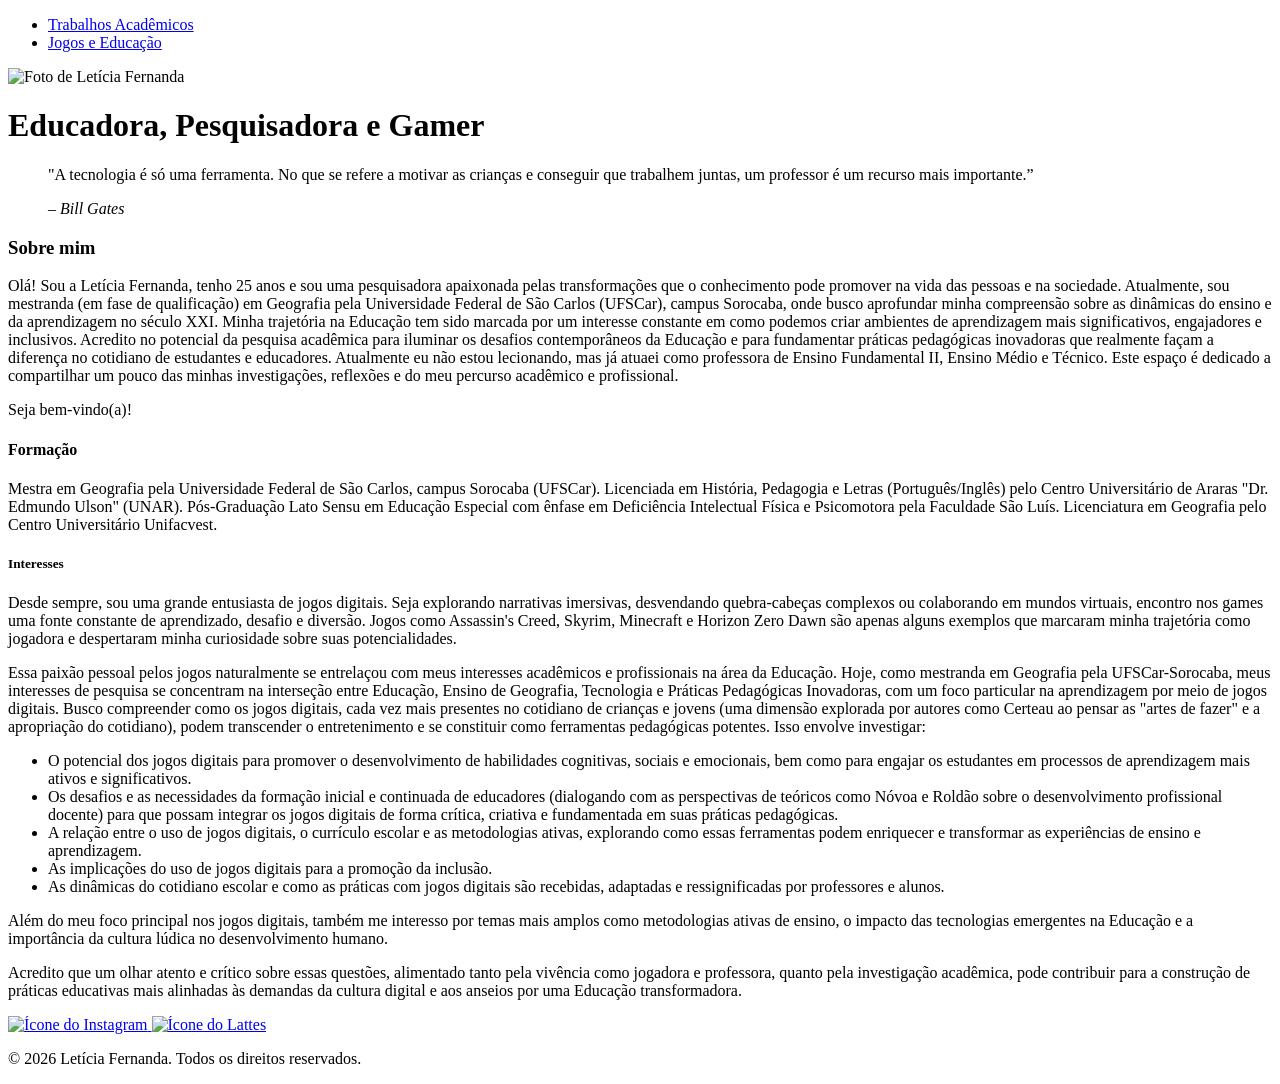
==== index.html @ 45554cac "commit 7 11-03-26" ====
<!doctype html>
<html lang="pt-br">
  <head>
    <meta charset="UTF-8" />
    <meta name="viewport" content="width=device-width, initial-scale=1.0" />
    <title>Letícia Fernanda | Pesquisa em Educação, Tecnologia e Jogos</title>
    <link rel="stylesheet" href="index.css" />
    <link rel="icon" href="img/logo_LF..png" type="image/png" />
    <link rel="preconnect" href="https://fonts.googleapis.com" />
    <link rel="preconnect" href="https://fonts.gstatic.com" crossorigin />
    <link
      href="https://fonts.googleapis.com/css2?family=Orbitron:wght@400;500;700&display=swap"
      rel="stylesheet"
    />
  </head>
  <body>
    <div class="container">
      <nav>
        <ul>
          <li>
            <a href="project.html">Trabalhos Acadêmicos</a>
          </li>
          <li>
            <a href="contact.html">Jogos e Educação</a>
          </li>
        </ul>
      </nav>

      <header>
        <div class="center">
          <img
            src="img/leticia.JPG"
            alt="Foto de Letícia Fernanda"
            loading="lazy"
          />
        </div>
        <h1>Educadora, Pesquisadora e Gamer</h1>

        <blockquote class="citacao-destaque">
          <p>
            "A tecnologia é só uma ferramenta. No que se refere a motivar as
            crianças e conseguir que trabalhem juntas, um professor é um recurso
            mais importante.”
          </p>
          <cite>– Bill Gates</cite>
        </blockquote>
      </header>

      <main>
        <section>
          <h3>Sobre mim</h3>
          <p>
            Olá! Sou a Letícia Fernanda, tenho 25 anos e sou uma pesquisadora
            apaixonada pelas transformações que o conhecimento pode promover na
            vida das pessoas e na sociedade. Atualmente, sou mestranda (em fase
            de qualificação) em Geografia pela Universidade Federal de São
            Carlos (UFSCar), campus Sorocaba, onde busco aprofundar minha
            compreensão sobre as dinâmicas do ensino e da aprendizagem no século
            XXI. Minha trajetória na Educação tem sido marcada por um interesse
            constante em como podemos criar ambientes de aprendizagem mais
            significativos, engajadores e inclusivos. Acredito no potencial da
            pesquisa acadêmica para iluminar os desafios contemporâneos da
            Educação e para fundamentar práticas pedagógicas inovadoras que
            realmente façam a diferença no cotidiano de estudantes e educadores.
            Atualmente eu não estou lecionando, mas já atuaei como professora de
            Ensino Fundamental II, Ensino Médio e Técnico. Este espaço é
            dedicado a compartilhar um pouco das minhas investigações, reflexões
            e do meu percurso acadêmico e profissional.
          </p>
          <p class="mensagem-boas-vindas">Seja bem-vindo(a)!</p>
        </section>

        <section>
          <h4>Formação</h4>
          <p>
            Mestra em Geografia pela Universidade Federal de São Carlos, campus
            Sorocaba (UFSCar). Licenciada em História, Pedagogia e Letras
            (Português/Inglês) pelo Centro Universitário de Araras "Dr. Edmundo
            Ulson" (UNAR). Pós-Graduação Lato Sensu em Educação Especial com
            ênfase em Deficiência Intelectual Física e Psicomotora pela
            Faculdade São Luís. Licenciatura em Geografia pelo Centro
            Universitário Unifacvest.
          </p>
        </section>

        <section>
          <h5>Interesses</h5>
          <p>
            Desde sempre, sou uma grande entusiasta de jogos digitais. Seja
            explorando narrativas imersivas, desvendando quebra-cabeças
            complexos ou colaborando em mundos virtuais, encontro nos games uma
            fonte constante de aprendizado, desafio e diversão. Jogos como
            Assassin's Creed, Skyrim, Minecraft e Horizon Zero Dawn são apenas
            alguns exemplos que marcaram minha trajetória como jogadora e
            despertaram minha curiosidade sobre suas potencialidades.
          </p>
          <p>
            Essa paixão pessoal pelos jogos naturalmente se entrelaçou com meus
            interesses acadêmicos e profissionais na área da Educação. Hoje,
            como mestranda em Geografia pela UFSCar-Sorocaba, meus interesses de
            pesquisa se concentram na interseção entre Educação, Ensino de
            Geografia, Tecnologia e Práticas Pedagógicas Inovadoras, com um foco
            particular na aprendizagem por meio de jogos digitais. Busco
            compreender como os jogos digitais, cada vez mais presentes no
            cotidiano de crianças e jovens (uma dimensão explorada por autores
            como Certeau ao pensar as "artes de fazer" e a apropriação do
            cotidiano), podem transcender o entretenimento e se constituir como
            ferramentas pedagógicas potentes. Isso envolve investigar:
          </p>

          <ul class="lista-interesses">
            <li>
              O potencial dos jogos digitais para promover o desenvolvimento de
              habilidades cognitivas, sociais e emocionais, bem como para
              engajar os estudantes em processos de aprendizagem mais ativos e
              significativos.
            </li>
            <li>
              Os desafios e as necessidades da formação inicial e continuada de
              educadores (dialogando com as perspectivas de teóricos como Nóvoa
              e Roldão sobre o desenvolvimento profissional docente) para que
              possam integrar os jogos digitais de forma crítica, criativa e
              fundamentada em suas práticas pedagógicas.
            </li>
            <li>
              A relação entre o uso de jogos digitais, o currículo escolar e as
              metodologias ativas, explorando como essas ferramentas podem
              enriquecer e transformar as experiências de ensino e aprendizagem.
            </li>
            <li>
              As implicações do uso de jogos digitais para a promoção da
              inclusão.
            </li>
            <li>
              As dinâmicas do cotidiano escolar e como as práticas com jogos
              digitais são recebidas, adaptadas e ressignificadas por
              professores e alunos.
            </li>
          </ul>
          <p>
            Além do meu foco principal nos jogos digitais, também me interesso
            por temas mais amplos como metodologias ativas de ensino, o impacto
            das tecnologias emergentes na Educação e a importância da cultura
            lúdica no desenvolvimento humano.
          </p>
          <p>
            Acredito que um olhar atento e crítico sobre essas questões,
            alimentado tanto pela vivência como jogadora e professora, quanto
            pela investigação acadêmica, pode contribuir para a construção de
            práticas educativas mais alinhadas às demandas da cultura digital e
            aos anseios por uma Educação transformadora.
          </p>
        </section>
      </main>

      <footer>
        <div class="social-links">
          <a
            href="https://www.instagram.com/leticiafernandafog/"
            target="_blank"
            title="Meu Instagram"
          >
            <img
              src="img/insta.svg"
              alt="Ícone do Instagram"
              class="social-icon"
            />
          </a>
          <a
            href="http://lattes.cnpq.br/5398080811635223"
            target="_blank"
            title="Meu Currículo Lattes"
          >
            <img
              src="img/lattes.svg"
              alt="Ícone do Lattes"
              class="social-icon"
            />
          </a>
        </div>
        <div class="copyright-notice">
          <p>&copy; 2026 Letícia Fernanda. Todos os direitos reservados.</p>
        </div>
      </footer>
    </div>
    <script src="script.js"></script>
  </body>
</html>
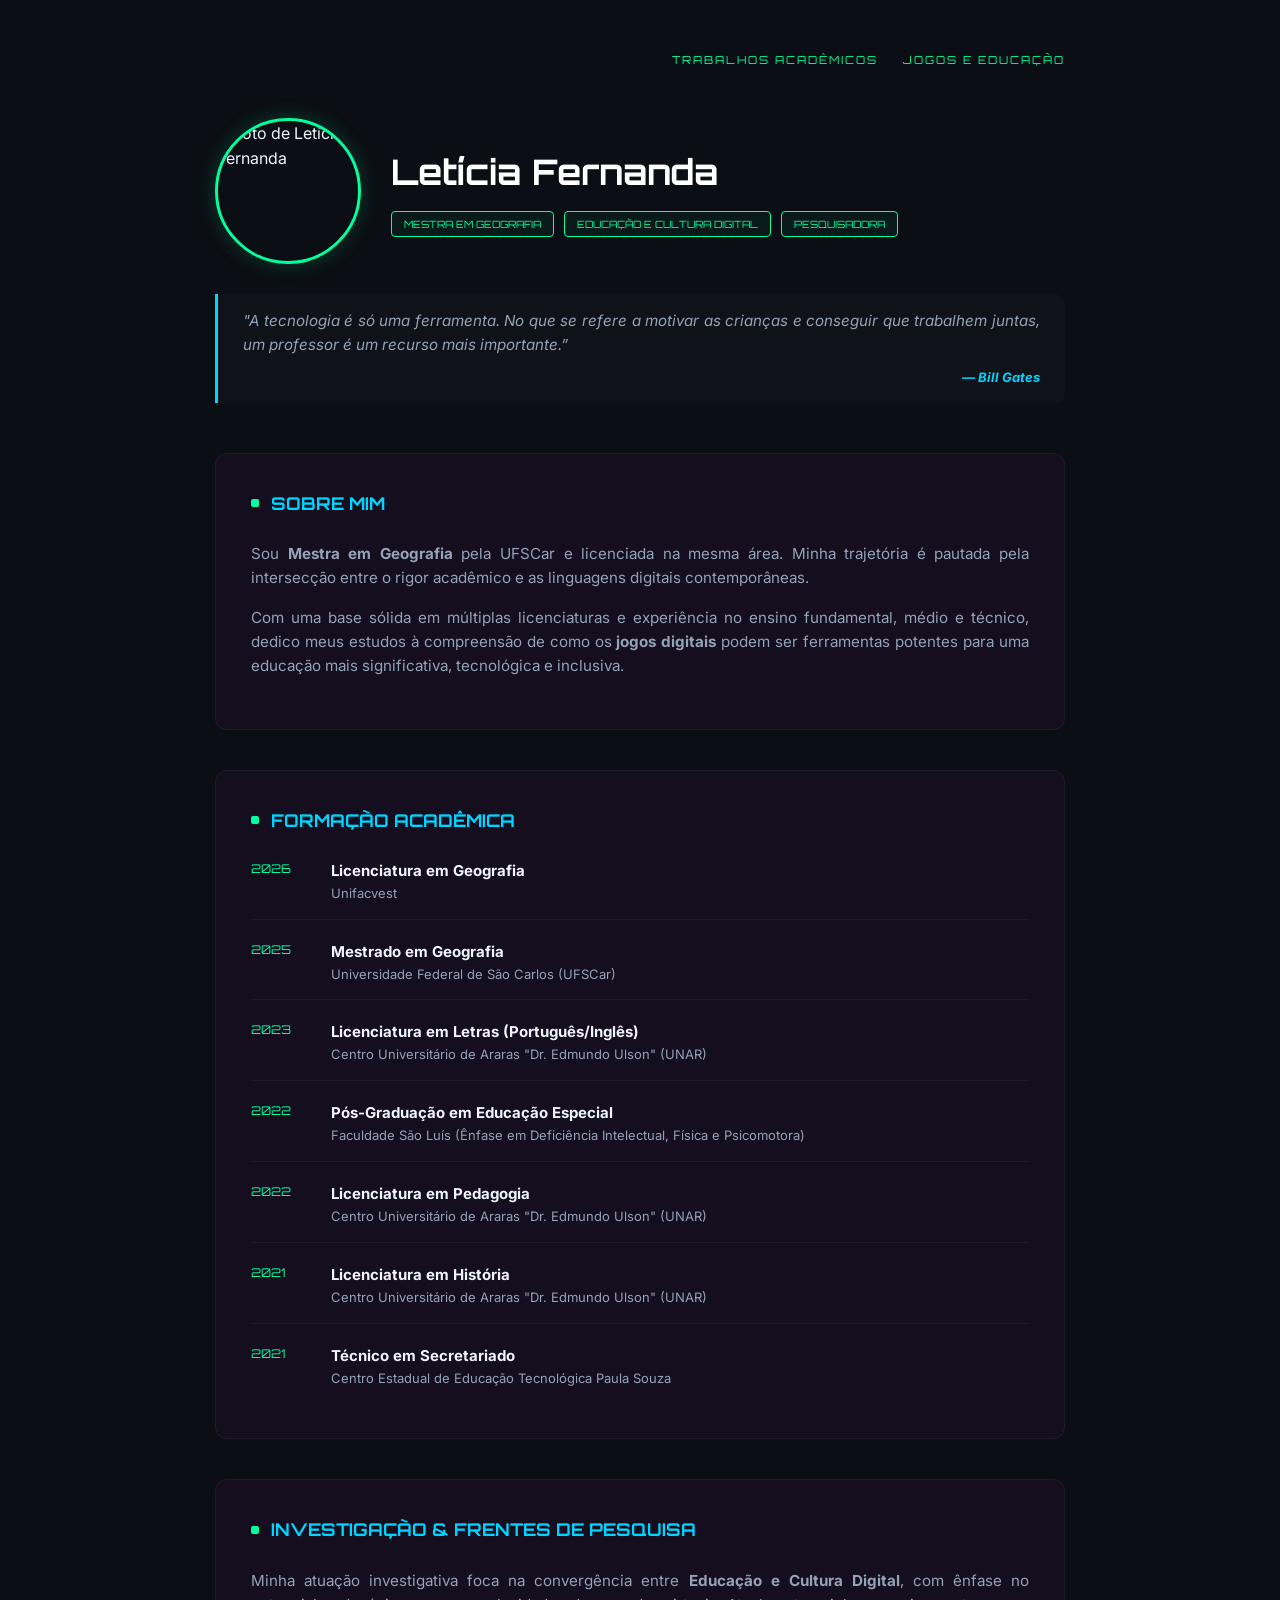
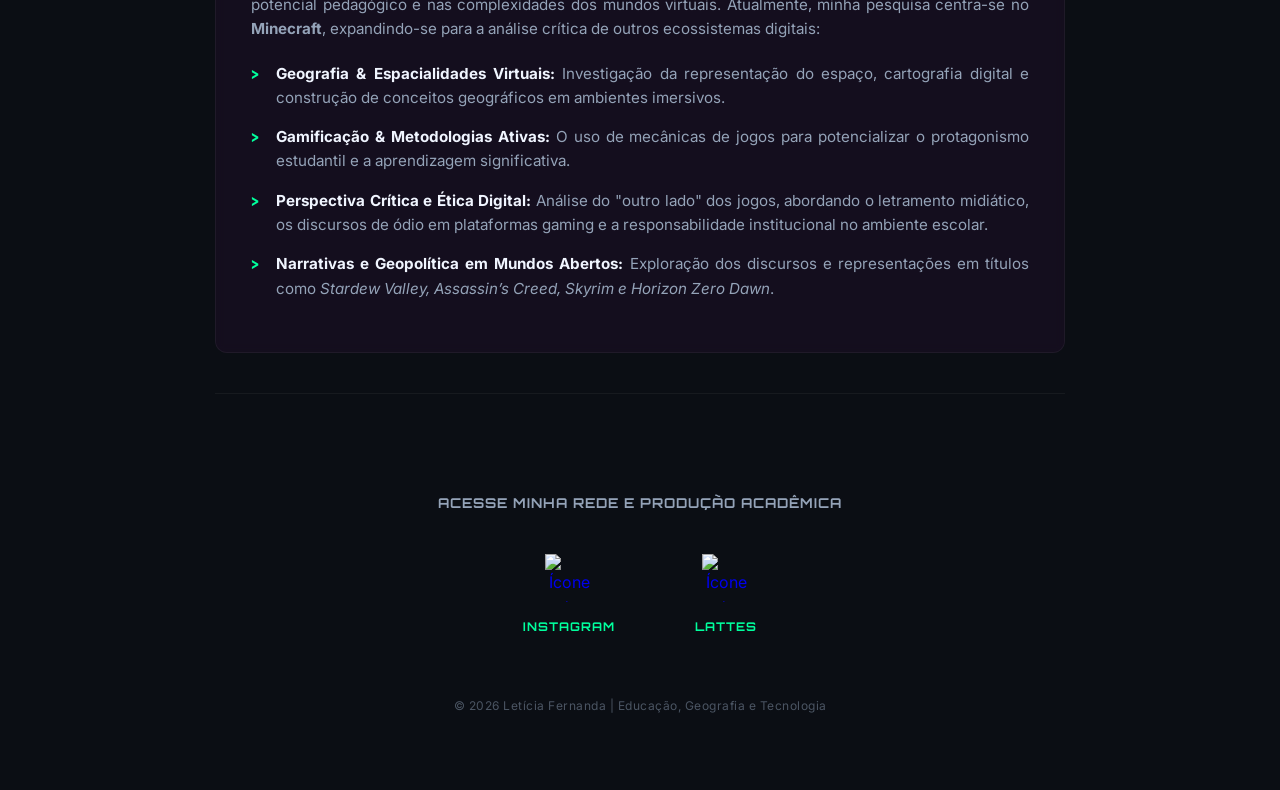
==== commit 74bb37c6: "commit 1 20-04-26" ====
--- a/index.html
+++ b/index.html
@@ -3,186 +3,140 @@
   <head>
     <meta charset="UTF-8" />
     <meta name="viewport" content="width=device-width, initial-scale=1.0" />
-    <title>Letícia Fernanda | Pesquisa em Educação, Tecnologia e Jogos</title>
+    <title>Letícia Fernanda | Mestra em Geografia e Pesquisadora</title>
     <link rel="stylesheet" href="index.css" />
     <link rel="icon" href="img/logo_LF..png" type="image/png" />
     <link rel="preconnect" href="https://fonts.googleapis.com" />
     <link rel="preconnect" href="https://fonts.gstatic.com" crossorigin />
-    <link
-      href="https://fonts.googleapis.com/css2?family=Orbitron:wght@400;500;700&display=swap"
-      rel="stylesheet"
-    />
+    <link href="https://fonts.googleapis.com/css2?family=Inter:wght@300;400;600;700&family=Orbitron:wght@500;700&display=swap" rel="stylesheet" />
   </head>
   <body>
+    <div class="map-overlay"></div>
+
     <div class="container">
       <nav>
         <ul>
-          <li>
-            <a href="project.html">Trabalhos Acadêmicos</a>
-          </li>
-          <li>
-            <a href="contact.html">Jogos e Educação</a>
-          </li>
+          <li><a href="project.html">Trabalhos Acadêmicos</a></li>
+          <li><a href="contact.html">Jogos e Educação</a></li>
         </ul>
       </nav>
 
       <header>
-        <div class="center">
-          <img
-            src="img/leticia.JPG"
-            alt="Foto de Letícia Fernanda"
-            loading="lazy"
-          />
+        <div class="profile-container">
+          <img src="img/leticia.JPG" alt="Foto de Letícia Fernanda" class="profile-img" />
+          <div class="profile-text">
+            <h1>Letícia Fernanda</h1>
+            <div class="badges">
+              <span class="badge">Mestra em Geografia</span>
+              <span class="badge">Educação e Cultura Digital</span>
+              <span class="badge">Pesquisadora</span>
+            </div>
+          </div>
         </div>
-        <h1>Educadora, Pesquisadora e Gamer</h1>
 
-        <blockquote class="citacao-destaque">
-          <p>
-            "A tecnologia é só uma ferramenta. No que se refere a motivar as
-            crianças e conseguir que trabalhem juntas, um professor é um recurso
-            mais importante.”
-          </p>
-          <cite>– Bill Gates</cite>
+        <blockquote class="quote-box">
+          <p>"A tecnologia é só uma ferramenta. No que se refere a motivar as crianças e conseguir que trabalhem juntas, um professor é um recurso mais importante.”</p>
+          <cite>— Bill Gates</cite>
         </blockquote>
       </header>
 
       <main>
-        <section>
-          <h3>Sobre mim</h3>
+        <section class="card">
+          <h3><span class="dot"></span>Sobre Mim</h3>
           <p>
-            Olá! Sou a Letícia Fernanda, tenho 25 anos e sou uma pesquisadora
-            apaixonada pelas transformações que o conhecimento pode promover na
-            vida das pessoas e na sociedade. Atualmente, sou mestranda (em fase
-            de qualificação) em Geografia pela Universidade Federal de São
-            Carlos (UFSCar), campus Sorocaba, onde busco aprofundar minha
-            compreensão sobre as dinâmicas do ensino e da aprendizagem no século
-            XXI. Minha trajetória na Educação tem sido marcada por um interesse
-            constante em como podemos criar ambientes de aprendizagem mais
-            significativos, engajadores e inclusivos. Acredito no potencial da
-            pesquisa acadêmica para iluminar os desafios contemporâneos da
-            Educação e para fundamentar práticas pedagógicas inovadoras que
-            realmente façam a diferença no cotidiano de estudantes e educadores.
-            Atualmente eu não estou lecionando, mas já atuaei como professora de
-            Ensino Fundamental II, Ensino Médio e Técnico. Este espaço é
-            dedicado a compartilhar um pouco das minhas investigações, reflexões
-            e do meu percurso acadêmico e profissional.
+            Sou <strong>Mestra em Geografia</strong> pela UFSCar e licenciada na mesma área. Minha trajetória é pautada pela intersecção entre o rigor acadêmico e as linguagens digitais contemporâneas.
           </p>
-          <p class="mensagem-boas-vindas">Seja bem-vindo(a)!</p>
-        </section>
-
-        <section>
-          <h4>Formação</h4>
           <p>
-            Mestra em Geografia pela Universidade Federal de São Carlos, campus
-            Sorocaba (UFSCar). Licenciada em História, Pedagogia e Letras
-            (Português/Inglês) pelo Centro Universitário de Araras "Dr. Edmundo
-            Ulson" (UNAR). Pós-Graduação Lato Sensu em Educação Especial com
-            ênfase em Deficiência Intelectual Física e Psicomotora pela
-            Faculdade São Luís. Licenciatura em Geografia pelo Centro
-            Universitário Unifacvest.
+            Com uma base sólida em múltiplas licenciaturas e experiência no ensino fundamental, médio e técnico, dedico meus estudos à compreensão de como os <strong>jogos digitais</strong> podem ser ferramentas potentes para uma educação mais significativa, tecnológica e inclusiva.
           </p>
         </section>
 
-        <section>
-          <h5>Interesses</h5>
+        <section class="card">
+          <h3><span class="dot"></span>Formação Acadêmica</h3>
+          <div class="timeline">
+            <div class="timeline-item">
+              <span class="year">2026</span>
+              <div class="details">
+                <strong>Licenciatura em Geografia</strong>
+                <span>Unifacvest</span>
+              </div>
+            </div>
+            <div class="timeline-item">
+              <span class="year">2025</span>
+              <div class="details">
+                <strong>Mestrado em Geografia</strong>
+                <span>Universidade Federal de São Carlos (UFSCar)</span>
+              </div>
+            </div>
+            <div class="timeline-item">
+              <span class="year">2023</span>
+              <div class="details">
+                <strong>Licenciatura em Letras (Português/Inglês)</strong>
+                <span>Centro Universitário de Araras "Dr. Edmundo Ulson" (UNAR)</span>
+              </div>
+            </div>
+            <div class="timeline-item">
+              <span class="year">2022</span>
+              <div class="details">
+                <strong>Pós-Graduação em Educação Especial</strong>
+                <span>Faculdade São Luís (Ênfase em Deficiência Intelectual, Física e Psicomotora)</span>
+              </div>
+            </div>
+            <div class="timeline-item">
+              <span class="year">2022</span>
+              <div class="details">
+                <strong>Licenciatura em Pedagogia</strong>
+                <span>Centro Universitário de Araras "Dr. Edmundo Ulson" (UNAR)</span>
+              </div>
+            </div>
+            <div class="timeline-item">
+              <span class="year">2021</span>
+              <div class="details">
+                <strong>Licenciatura em História</strong>
+                <span>Centro Universitário de Araras "Dr. Edmundo Ulson" (UNAR)</span>
+              </div>
+            </div>
+            <div class="timeline-item">
+              <span class="year">2021</span>
+              <div class="details">
+                <strong>Técnico em Secretariado</strong>
+                <span>Centro Estadual de Educação Tecnológica Paula Souza</span>
+              </div>
+            </div>
+          </div>
+        </section>
+
+        <section class="card">
+          <h3><span class="dot"></span>Investigação & Frentes de Pesquisa</h3>
           <p>
-            Desde sempre, sou uma grande entusiasta de jogos digitais. Seja
-            explorando narrativas imersivas, desvendando quebra-cabeças
-            complexos ou colaborando em mundos virtuais, encontro nos games uma
-            fonte constante de aprendizado, desafio e diversão. Jogos como
-            Assassin's Creed, Skyrim, Minecraft e Horizon Zero Dawn são apenas
-            alguns exemplos que marcaram minha trajetória como jogadora e
-            despertaram minha curiosidade sobre suas potencialidades.
+            Minha atuação investigativa foca na convergência entre <strong>Educação e Cultura Digital</strong>, com ênfase no potencial pedagógico e nas complexidades dos mundos virtuais. Atualmente, minha pesquisa centra-se no <strong>Minecraft</strong>, expandindo-se para a análise crítica de outros ecossistemas digitais:
           </p>
-          <p>
-            Essa paixão pessoal pelos jogos naturalmente se entrelaçou com meus
-            interesses acadêmicos e profissionais na área da Educação. Hoje,
-            como mestranda em Geografia pela UFSCar-Sorocaba, meus interesses de
-            pesquisa se concentram na interseção entre Educação, Ensino de
-            Geografia, Tecnologia e Práticas Pedagógicas Inovadoras, com um foco
-            particular na aprendizagem por meio de jogos digitais. Busco
-            compreender como os jogos digitais, cada vez mais presentes no
-            cotidiano de crianças e jovens (uma dimensão explorada por autores
-            como Certeau ao pensar as "artes de fazer" e a apropriação do
-            cotidiano), podem transcender o entretenimento e se constituir como
-            ferramentas pedagógicas potentes. Isso envolve investigar:
-          </p>
-
-          <ul class="lista-interesses">
-            <li>
-              O potencial dos jogos digitais para promover o desenvolvimento de
-              habilidades cognitivas, sociais e emocionais, bem como para
-              engajar os estudantes em processos de aprendizagem mais ativos e
-              significativos.
-            </li>
-            <li>
-              Os desafios e as necessidades da formação inicial e continuada de
-              educadores (dialogando com as perspectivas de teóricos como Nóvoa
-              e Roldão sobre o desenvolvimento profissional docente) para que
-              possam integrar os jogos digitais de forma crítica, criativa e
-              fundamentada em suas práticas pedagógicas.
-            </li>
-            <li>
-              A relação entre o uso de jogos digitais, o currículo escolar e as
-              metodologias ativas, explorando como essas ferramentas podem
-              enriquecer e transformar as experiências de ensino e aprendizagem.
-            </li>
-            <li>
-              As implicações do uso de jogos digitais para a promoção da
-              inclusão.
-            </li>
-            <li>
-              As dinâmicas do cotidiano escolar e como as práticas com jogos
-              digitais são recebidas, adaptadas e ressignificadas por
-              professores e alunos.
-            </li>
+          <ul class="interest-list">
+            <li><strong>Geografia & Espacialidades Virtuais:</strong> Investigação da representação do espaço, cartografia digital e construção de conceitos geográficos em ambientes imersivos.</li>
+            <li><strong>Gamificação & Metodologias Ativas:</strong> O uso de mecânicas de jogos para potencializar o protagonismo estudantil e a aprendizagem significativa.</li>
+            <li><strong>Perspectiva Crítica e Ética Digital:</strong> Análise do "outro lado" dos jogos, abordando o letramento midiático, os discursos de ódio em plataformas gaming e a responsabilidade institucional no ambiente escolar.</li>
+            <li><strong>Narrativas e Geopolítica em Mundos Abertos:</strong> Exploração dos discursos e representações em títulos como <em>Stardew Valley, Assassin’s Creed, Skyrim e Horizon Zero Dawn</em>.</li>
           </ul>
-          <p>
-            Além do meu foco principal nos jogos digitais, também me interesso
-            por temas mais amplos como metodologias ativas de ensino, o impacto
-            das tecnologias emergentes na Educação e a importância da cultura
-            lúdica no desenvolvimento humano.
-          </p>
-          <p>
-            Acredito que um olhar atento e crítico sobre essas questões,
-            alimentado tanto pela vivência como jogadora e professora, quanto
-            pela investigação acadêmica, pode contribuir para a construção de
-            práticas educativas mais alinhadas às demandas da cultura digital e
-            aos anseios por uma Educação transformadora.
-          </p>
         </section>
       </main>
 
-      <footer>
-        <div class="social-links">
-          <a
-            href="https://www.instagram.com/leticiafernandafog/"
-            target="_blank"
-            title="Meu Instagram"
-          >
-            <img
-              src="img/insta.svg"
-              alt="Ícone do Instagram"
-              class="social-icon"
-            />
-          </a>
-          <a
-            href="http://lattes.cnpq.br/5398080811635223"
-            target="_blank"
-            title="Meu Currículo Lattes"
-          >
-            <img
-              src="img/lattes.svg"
-              alt="Ícone do Lattes"
-              class="social-icon"
-            />
-          </a>
+      <footer class="footer-section">
+        <div class="social-container">
+          <h4>Acesse minha rede e produção acadêmica</h4>
+          <div class="social-icons">
+            <a href="https://www.instagram.com/leticiafernandafog/" target="_blank" class="social-link" title="Instagram Profissional">
+              <img src="img/insta.svg" alt="Ícone do Instagram" />
+              <span>Instagram</span>
+            </a>
+            <a href="http://lattes.cnpq.br/5398080811635223" target="_blank" class="social-link" title="Currículo Lattes">
+              <img src="img/lattes.svg" alt="Ícone do Lattes" />
+              <span>Lattes</span>
+            </a>
+          </div>
         </div>
-        <div class="copyright-notice">
-          <p>&copy; 2026 Letícia Fernanda. Todos os direitos reservados.</p>
-        </div>
+        <p class="copyright">© 2026 Letícia Fernanda | Educação, Geografia e Tecnologia</p>
       </footer>
     </div>
     <script src="script.js"></script>
   </body>
-</html>
+</html>
--- a/index.css
+++ b/index.css
@@ -0,0 +1,236 @@
+/* --- VARIÁVEIS DE CORES --- */
+:root {
+  --bg-body: #0b0e14;
+  --accent-mint: #00ff9d;
+  --accent-blue: #00d4ff;
+  --text-primary: #f0f5ff;
+  --text-secondary: #94a3b8;
+}
+
+/* --- ESTILOS BASE --- */
+body {
+  background-color: var(--bg-body);
+  color: var(--text-primary);
+  font-family: 'Inter', sans-serif;
+  margin: 0;
+  line-height: 1.6;
+  overflow-x: hidden;
+}
+
+.map-overlay {
+  position: fixed;
+  top: 0; left: 0; width: 100%; height: 100%;
+  background-image: url('https://www.transparenttextures.com/patterns/carbon-fibre.png'); 
+  opacity: 0.1;
+  z-index: -1;
+}
+
+.container {
+  max-width: 850px;
+  margin: 0 auto;
+  padding: 0 20px;
+}
+
+/* --- NAVEGAÇÃO --- */
+nav { padding: 30px 0; }
+nav ul { list-style: none; padding: 0; display: flex; justify-content: flex-end; gap: 25px; }
+nav a {
+  text-decoration: none;
+  color: var(--accent-mint);
+  font-family: 'Orbitron', sans-serif;
+  font-size: 11px;
+  letter-spacing: 2px;
+  text-transform: uppercase;
+  transition: 0.3s;
+}
+nav a:hover { color: var(--accent-blue); }
+
+/* --- HEADER --- */
+header { padding-bottom: 20px; }
+
+.profile-container {
+  display: flex;
+  align-items: center;
+  gap: 30px;
+  margin-bottom: 30px;
+}
+
+.profile-img {
+  width: 140px; height: 140px;
+  border-radius: 50%;
+  border: 3px solid var(--accent-mint);
+  box-shadow: 0 0 20px rgba(0, 255, 157, 0.2);
+  object-fit: cover;
+}
+
+h1 {
+  font-family: 'Orbitron', sans-serif;
+  font-size: 2.2em;
+  margin: 0;
+  color: #fff;
+}
+
+.badges { display: flex; gap: 10px; flex-wrap: wrap; margin-top: 10px; }
+.badge {
+  background: rgba(0, 255, 157, 0.05);
+  border: 1px solid var(--accent-mint);
+  color: var(--accent-mint);
+  padding: 4px 12px;
+  border-radius: 4px;
+  font-size: 10px;
+  text-transform: uppercase;
+  font-family: 'Orbitron';
+}
+
+.quote-box {
+  background: rgba(255, 255, 255, 0.02);
+  border-left: 3px solid var(--accent-blue);
+  padding: 15px 25px;
+  margin: 30px 0;
+  border-radius: 0 10px 10px 0;
+}
+
+/* --- TEXTOS JUSTIFICADOS --- */
+p { 
+  color: var(--text-secondary); 
+  font-size: 0.95em; 
+  margin: 0 0 15px 0; 
+  text-align: justify;
+}
+
+.quote-box p { font-style: italic; text-align: justify; margin-bottom: 10px; }
+.quote-box cite { color: var(--accent-blue); font-size: 13px; font-weight: bold; text-align: right; display: block;}
+
+/* --- CARDS --- */
+.card {
+  background-color: rgba(30, 15, 40, 0.5);
+  padding: 35px;
+  border-radius: 12px;
+  margin-bottom: 40px !important;
+  border: 1px solid rgba(255, 255, 255, 0.05);
+  backdrop-filter: blur(5px);
+  display: block;
+}
+
+h3 {
+  font-family: 'Orbitron', sans-serif;
+  color: var(--accent-blue);
+  font-size: 1.1em;
+  text-transform: uppercase;
+  margin-top: 0;
+  margin-bottom: 25px;
+  display: flex;
+  align-items: center;
+}
+
+.dot {
+  width: 8px; height: 8px;
+  background: var(--accent-mint);
+  margin-right: 12px;
+  border-radius: 2px;
+}
+
+/* --- TIMELINE --- */
+.timeline { display: flex; flex-direction: column; gap: 20px; }
+.timeline-item { display: flex; gap: 20px; padding-bottom: 15px; border-bottom: 1px solid rgba(255,255,255,0.05); }
+.timeline-item:last-child { border-bottom: none; }
+.year { font-family: 'Orbitron'; color: var(--accent-mint); font-size: 12px; min-width: 60px; }
+.details strong { display: block; font-size: 15px; color: var(--text-primary); }
+.details span { font-size: 13px; color: var(--text-secondary); display: block;}
+
+/* --- LISTA DE INTERESSES --- */
+.interest-list { list-style: none; padding: 0; margin-top: 20px; }
+.interest-list li { 
+  padding-left: 25px; 
+  position: relative; 
+  margin-bottom: 15px; 
+  color: var(--text-secondary); 
+  font-size: 0.95em; 
+  line-height: 1.6; 
+  text-align: justify;
+}
+.interest-list li::before { content: '>'; position: absolute; left: 0; color: var(--accent-mint); font-weight: bold; font-family: 'Orbitron'; }
+.interest-list li strong { color: var(--text-primary); }
+
+/* --- FOOTER (RODAPÉ CENTRALIZADO) --- */
+.footer-section {
+  text-align: center;
+  padding: 80px 0 60px 0;
+  border-top: 1px solid rgba(255, 255, 255, 0.05);
+  display: flex;
+  flex-direction: column;
+  align-items: center; /* Centraliza o conteúdo horizontalmente */
+}
+
+.social-container {
+  margin-bottom: 40px;
+  width: 100%;
+}
+
+.social-container h4 {
+  font-family: 'Orbitron', sans-serif;
+  color: var(--text-secondary);
+  font-size: 0.85em;
+  text-transform: uppercase;
+  letter-spacing: 1px;
+  margin-bottom: 40px;
+  text-align: center;
+}
+
+.social-icons {
+  display: flex;
+  justify-content: center;
+  gap: 80px;
+}
+
+.social-link {
+  text-decoration: none;
+  display: flex;
+  flex-direction: column;
+  align-items: center;
+  gap: 15px;
+  transition: 0.3s;
+}
+
+.social-link img {
+  width: 48px;
+  height: 48px;
+  transition: all 0.3s ease;
+}
+
+.social-link span {
+  font-family: 'Orbitron', sans-serif;
+  font-size: 12px;
+  color: var(--accent-mint);
+  text-transform: uppercase;
+  letter-spacing: 1px;
+  font-weight: 700;
+  transition: 0.3s;
+}
+
+.social-link:hover img {
+  filter: drop-shadow(0 0 15px var(--accent-mint));
+  transform: translateY(-8px);
+}
+
+.social-link:hover span {
+  color: var(--accent-blue);
+  text-shadow: 0 0 8px var(--accent-blue);
+}
+
+.copyright {
+  font-size: 12px;
+  color: #4b5563;
+  margin-top: 20px;
+  text-align: center;
+  width: 100%;
+  letter-spacing: 0.5px;
+}
+
+/* --- RESPONSIVIDADE --- */
+@media (max-width: 650px) {
+  .profile-container { flex-direction: column; text-align: center; }
+  .timeline-item { flex-direction: column; gap: 5px; }
+  .social-icons { gap: 40px; }
+  h1 { font-size: 1.8em; }
+}
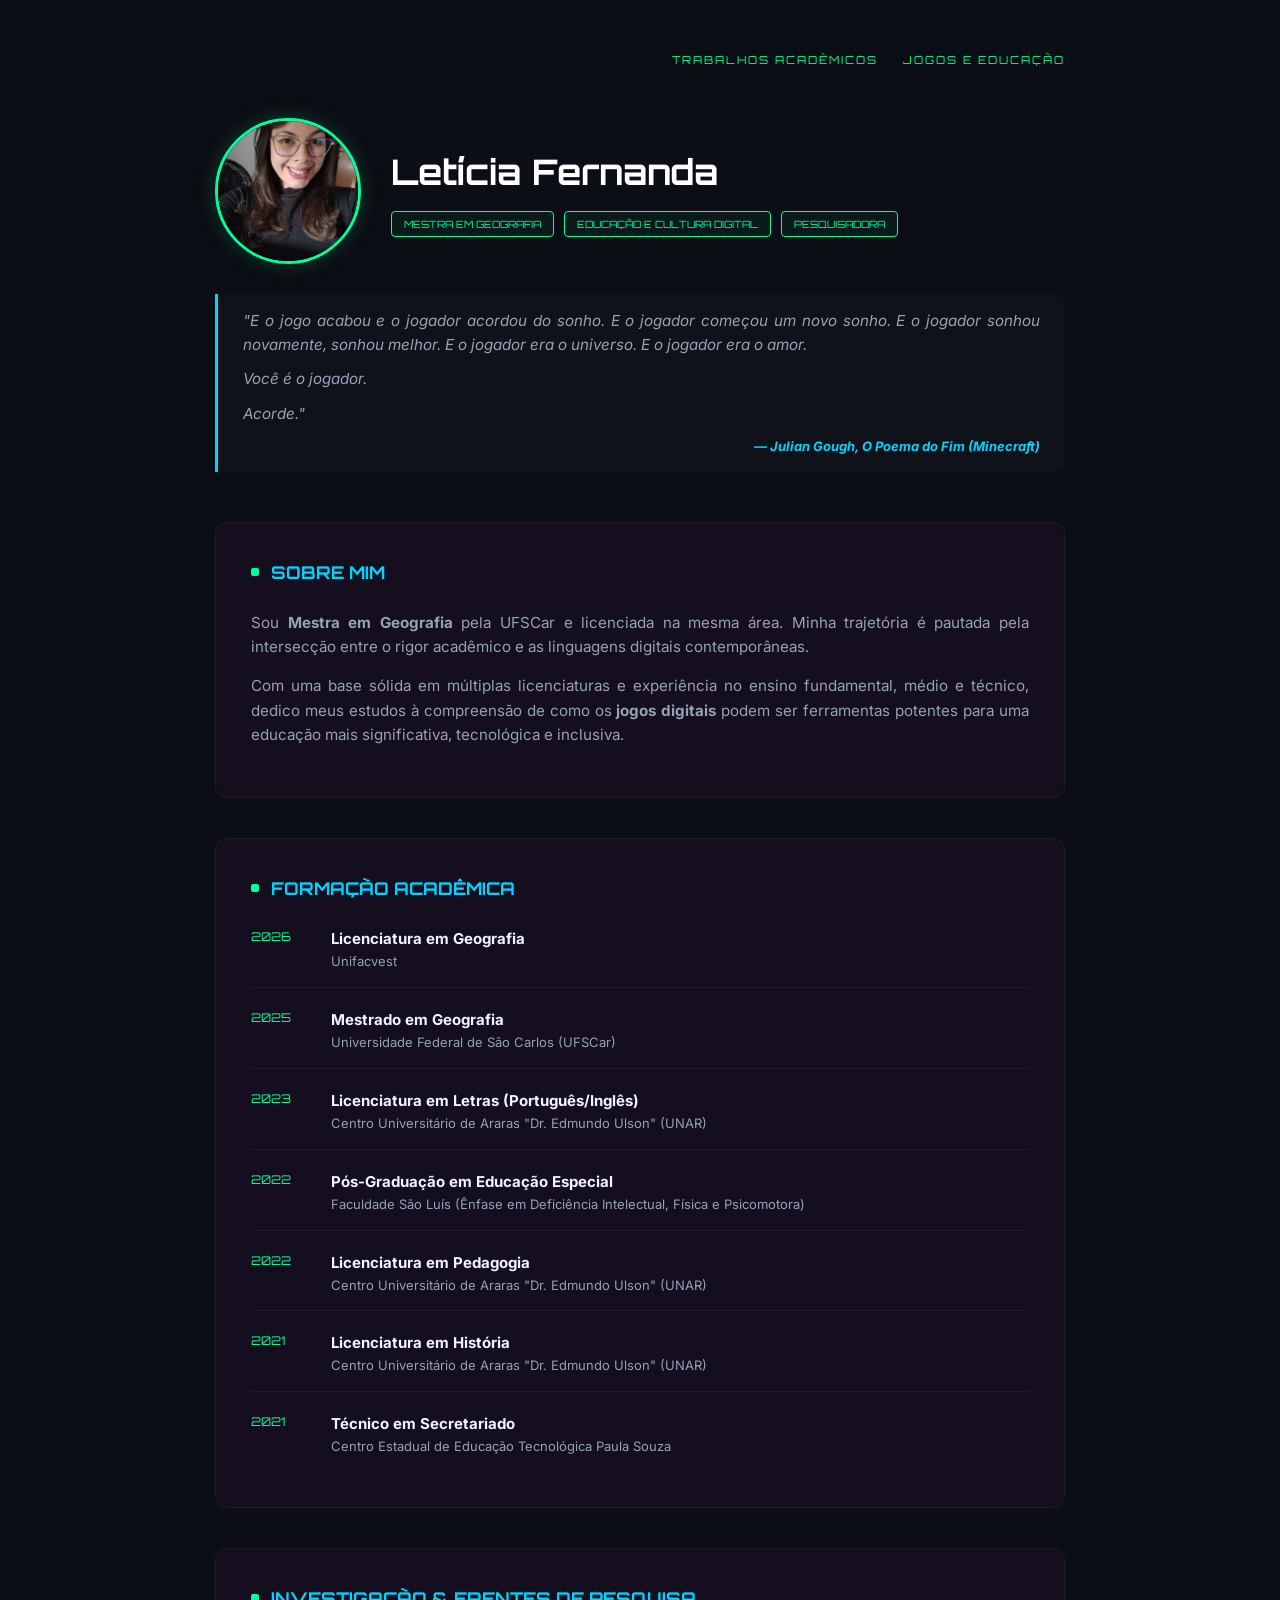
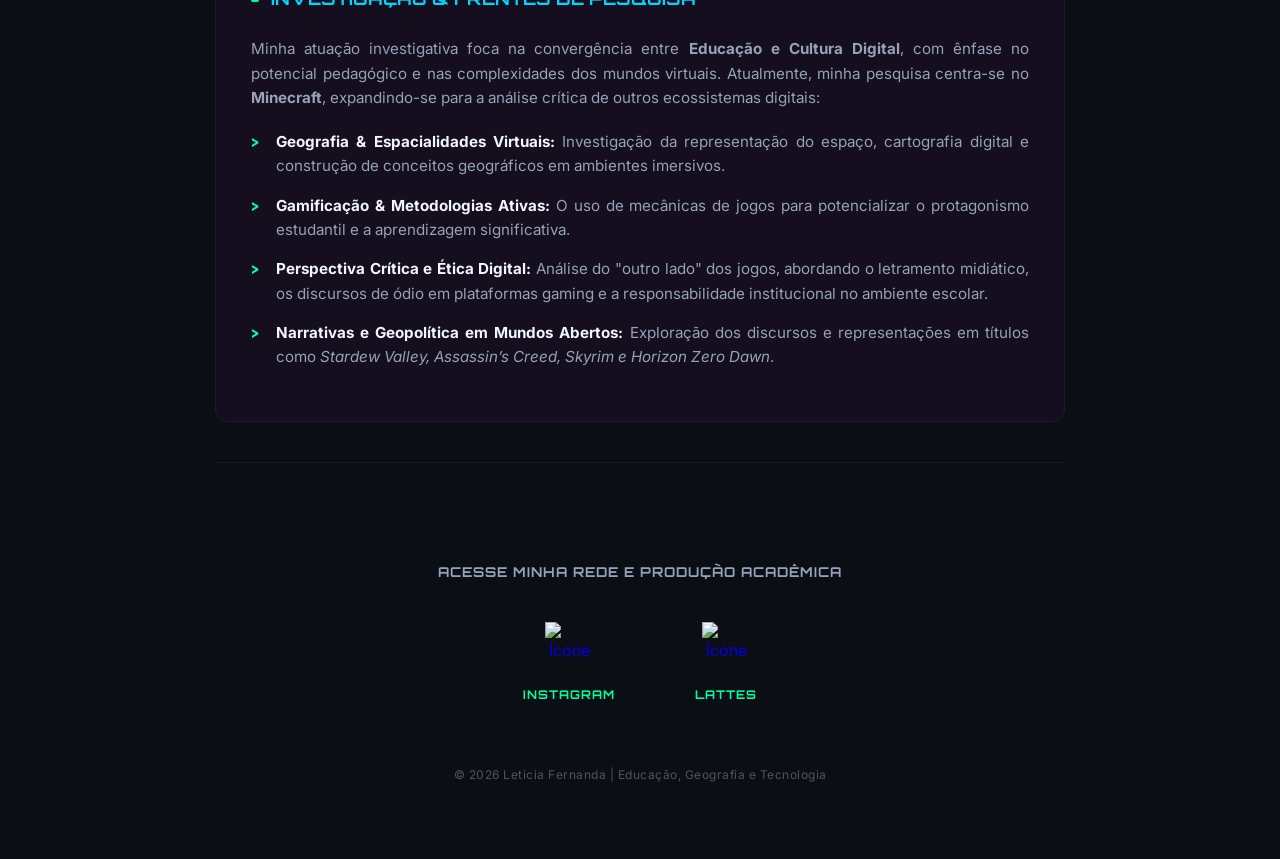
==== commit 1c07efc0: "commit 1 04-07-26" ====
--- a/index.html
+++ b/index.html
@@ -5,7 +5,7 @@
     <meta name="viewport" content="width=device-width, initial-scale=1.0" />
     <title>Letícia Fernanda | Mestra em Geografia e Pesquisadora</title>
     <link rel="stylesheet" href="index.css" />
-    <link rel="icon" href="img/logo_LF..png" type="image/png" />
+    <link rel="icon" href="img/logo_LFG.png" type="image/png" />
     <link rel="preconnect" href="https://fonts.googleapis.com" />
     <link rel="preconnect" href="https://fonts.gstatic.com" crossorigin />
     <link href="https://fonts.googleapis.com/css2?family=Inter:wght@300;400;600;700&family=Orbitron:wght@500;700&display=swap" rel="stylesheet" />
@@ -35,9 +35,11 @@
         </div>
 
         <blockquote class="quote-box">
-          <p>"A tecnologia é só uma ferramenta. No que se refere a motivar as crianças e conseguir que trabalhem juntas, um professor é um recurso mais importante.”</p>
-          <cite>— Bill Gates</cite>
-        </blockquote>
+  <p>"E o jogo acabou e o jogador acordou do sonho. E o jogador começou um novo sonho. E o jogador sonhou novamente, sonhou melhor. E o jogador era o universo. E o jogador era o amor.</p>
+  <p>Você é o jogador.</p>
+  <p>Acorde."</p>
+  <cite>— Julian Gough, O Poema do Fim (Minecraft)</cite>
+</blockquote>
       </header>
 
       <main>
--- a/index.css
+++ b/index.css
@@ -56,11 +56,16 @@
 }
 
 .profile-img {
-  width: 140px; height: 140px;
+  width: 140px; 
+  height: 140px;
   border-radius: 50%;
   border: 3px solid var(--accent-mint);
   box-shadow: 0 0 20px rgba(0, 255, 157, 0.2);
   object-fit: cover;
+
+  /* --- ADICIONE AS LINHAS ABAIXO PARA MELHORAR A NITIDEZ --- */
+  image-rendering: -webkit-optimize-contrast; /* Para navegadores baseados em Chromium/Safari */
+  image-rendering: crisp-edges;               /* Para o Firefox */
 }
 
 h1 {
